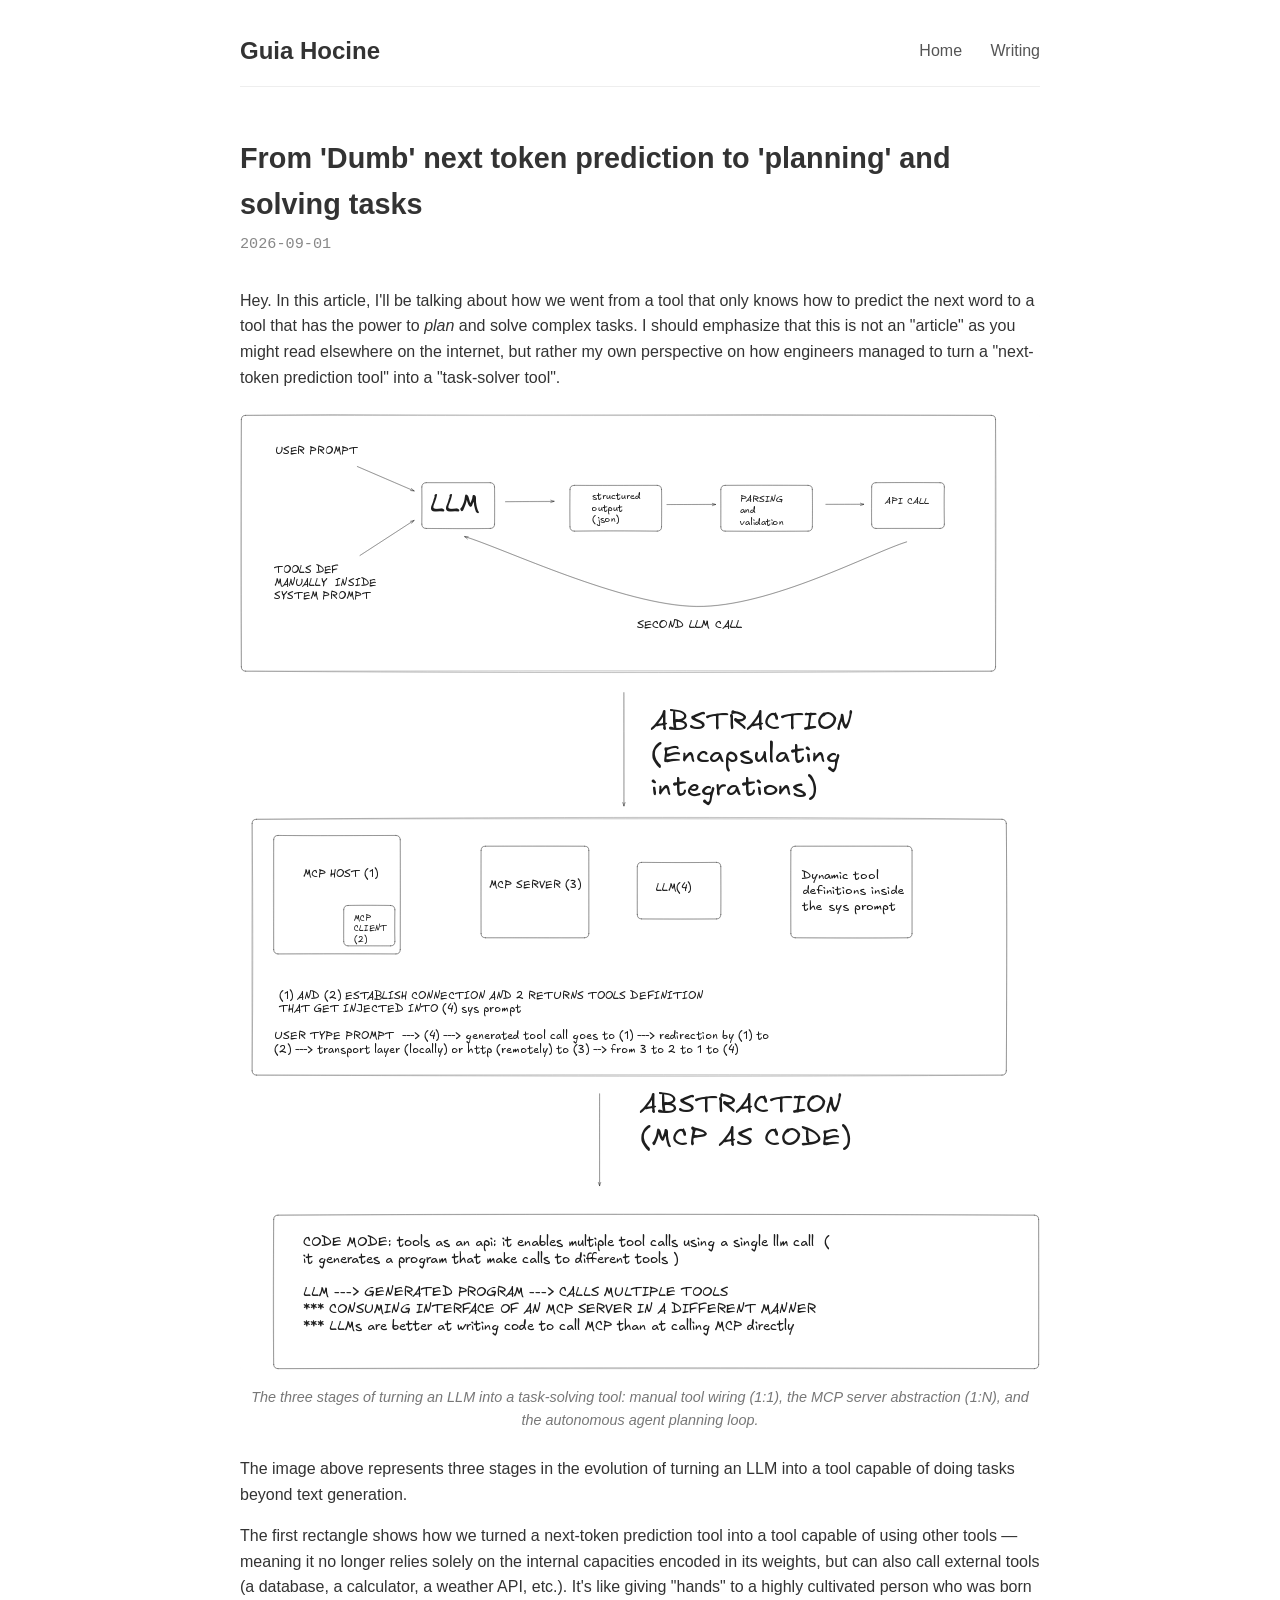
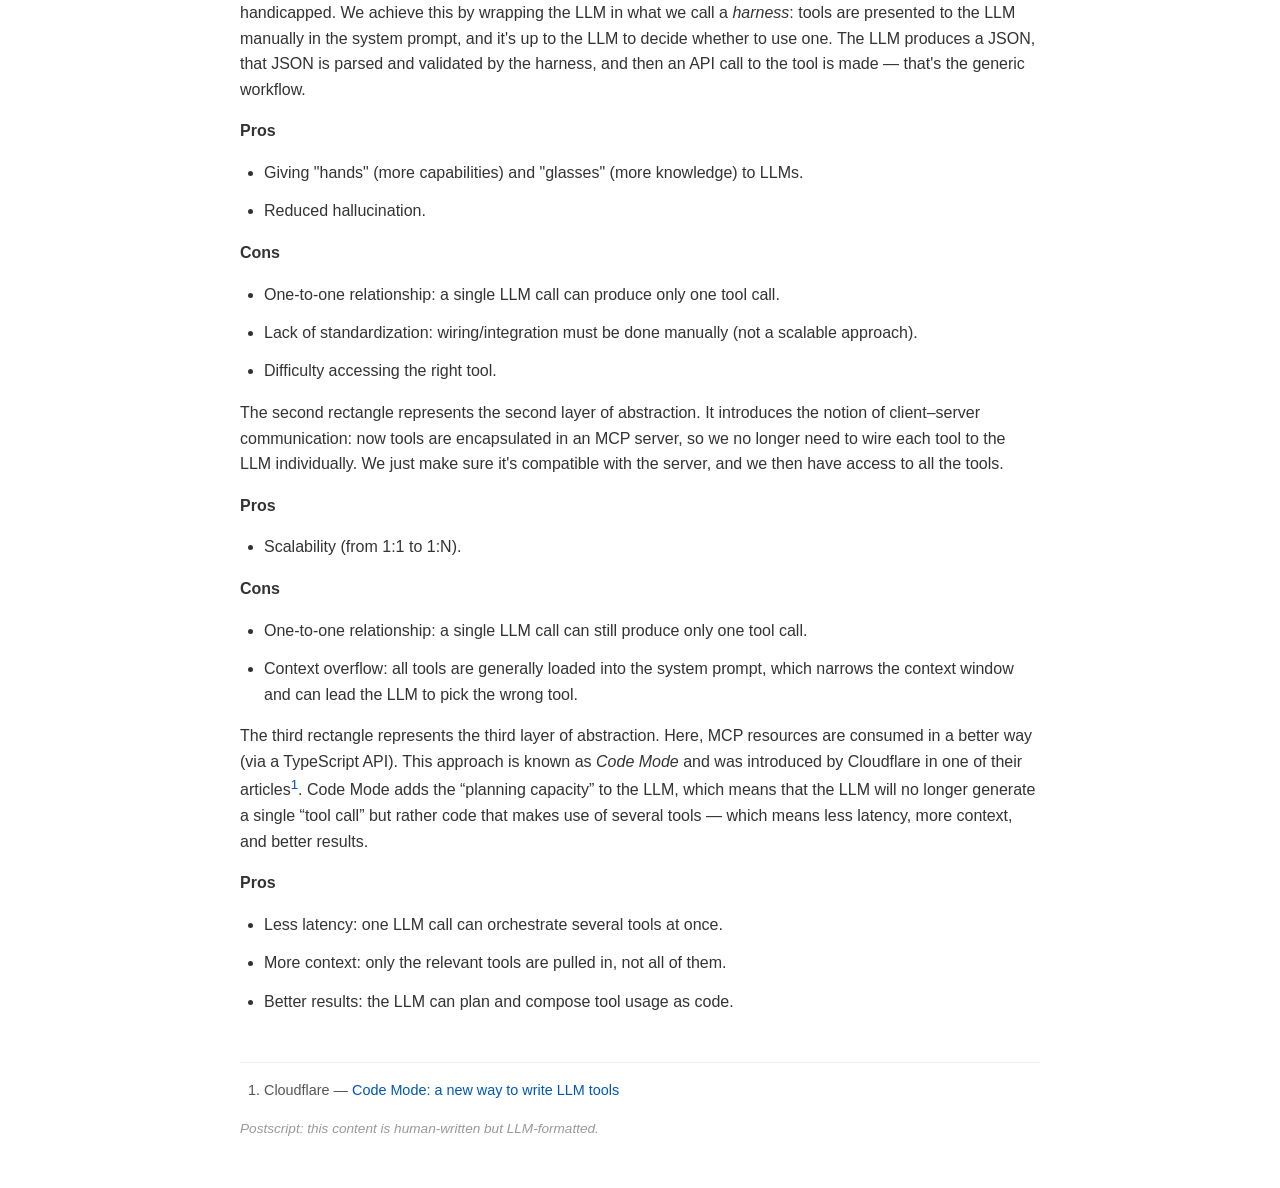
==== posts/llm_to_agent.html @ 0d2af126 "first_article" ====
<!DOCTYPE html>
<!--
    ==========================================================================
    POST TEMPLATE
    ==========================================================================
    How to use:
      1. Copy this file to posts/<your-slug>.html  (e.g. posts/my-post.html)
      2. Update <title>, the .post-title, .post-date, and the content below
      3. Add an entry in posts.js pointing to your new file
      4. Open it in the browser / push — it's live and listed on writing.html

    Supported content elements (styled in style.css under "Article"):
      - <h3> section headings
      - <p> paragraphs
      - <pre><code> ... </code></pre>  code blocks
      - <code> inline code
      - <blockquote> quotes
      - <figure><img> ... <figcaption> ... </figcaption></figure>
      - <ul>/<ol> lists
      - footnotes via <sup> and the .footnotes section
    ==========================================================================
-->
<html lang="en">
<head>
    <meta charset="UTF-8">
    <meta name="viewport" content="width=device-width, initial-scale=1.0">
    <title>Guia Hoc - Post Title</title>
    <link rel="stylesheet" href="../style.css">
</head>

<body>

<header>
    <h1>Guia Hocine</h1>

    <nav>
        <a href="../index.html">Home</a>
        <a href="../writing.html">Writing</a>
    </nav>
</header>

<main>
    <article class="post">
        <h2 class="post-title"> From 'Dumb' next token prediction to 'planning' and solving tasks</h2>
        <p class="post-date">2026-09-01</p>

        <div class="post-content">
            <!-- Write your post below this line -->

            <p>
                Hey. In this article, I'll be talking about how we went from a tool that only knows how
                to predict the next word to a tool that has the power to <em>plan</em> and solve complex
                tasks. I should emphasize that this is not an "article" as you might read elsewhere on
                the internet, but rather my own perspective on how engineers managed to turn a
                "next-token prediction tool" into a "task-solver tool".
            </p>





            <figure>
                <img src="../images/llm_abstractions.svg" alt="Three stages in the evolution from a next-token predictor to a task-solving agent" style="max-width:100%;height:auto;border-radius:4px;background:#fafafa;">
                <figcaption>
                    The three stages of turning an LLM into a task-solving tool: manual tool wiring
                    (1:1), the MCP server abstraction (1:N), and the autonomous agent planning loop.
                </figcaption>
            </figure>

            <p>
                The image above represents three stages in the evolution of turning an LLM into a tool
                capable of doing tasks beyond text generation.
            </p>

            <p>
                The first rectangle shows how we turned a next-token prediction tool into a tool
                capable of using other tools &mdash; meaning it no longer relies solely on the internal
                capacities encoded in its weights, but can also call external tools (a database, a
                calculator, a weather API, etc.). It's like giving "hands" to a highly cultivated
                person who was born handicapped. We achieve this by wrapping the LLM in what we call a
                <em>harness</em>: tools are presented to the LLM manually in the system prompt, and it's
                up to the LLM to decide whether to use one. The LLM produces a JSON, that JSON is
                parsed and validated by the harness, and then an API call to the tool is made &mdash;
                that's the generic workflow.
            </p>

            <p><strong>Pros</strong></p>
            <ul>
                <li>Giving "hands" (more capabilities) and "glasses" (more knowledge) to LLMs.</li>
                <li>Reduced hallucination.</li>
            </ul>

            <p><strong>Cons</strong></p>
            <ul>
                <li>One-to-one relationship: a single LLM call can produce only one tool call.</li>
                <li>Lack of standardization: wiring/integration must be done manually (not a scalable approach).</li>
                <li>Difficulty accessing the right tool.</li>
            </ul>

            

            <p>
                The second rectangle represents the second layer of abstraction. It introduces the
                notion of client&ndash;server communication: now tools are encapsulated in an MCP
                server, so we no longer need to wire each tool to the LLM individually. We just make
                sure it's compatible with the server, and we then have access to all the tools.
            </p>

            <p><strong>Pros</strong></p>
            <ul>
                <li>Scalability (from 1:1 to 1:N).</li>
            </ul>

            <p><strong>Cons</strong></p>
            <ul>
                <li>One-to-one relationship: a single LLM call can still produce only one tool call.</li>
                <li>Context overflow: all tools are generally loaded into the system prompt, which narrows the context window and can lead the LLM to pick the wrong tool.</li>
            </ul>


            <p>
                The third rectangle represents the third layer of abstraction. Here, MCP resources are
                consumed in a better way (via a TypeScript API). This approach is known as
                <em>Code Mode</em> and was introduced by Cloudflare in one of their
                articles<sup><a href="#fn1">1</a></sup>. Code Mode adds the “planning capacity” to the
                LLM, which means that the LLM will no longer generate a single “tool call” but rather
                code that makes use of several tools &mdash; which means less latency, more context, and
                better results.
            </p>

            <p><strong>Pros</strong></p>
            <ul>
                <li>Less latency: one LLM call can orchestrate several tools at once.</li>
                <li>More context: only the relevant tools are pulled in, not all of them.</li>
                <li>Better results: the LLM can plan and compose tool usage as code.</li>
            </ul>

            <!-- Footnotes & resources -->
            <section class="footnotes">
                <hr>
                <ol>
                    <li id="fn1">
                        Cloudflare &mdash;
                        <a href="https://blog.cloudflare.com/code-mode/" target="_blank" rel="noopener">Code Mode: a new way to write LLM tools</a>
                    </li>
                </ol>
                <p style="font-style:italic;font-size:0.85rem;color:#999;">
                    Postscript: this content is human-written but LLM-formatted.
                </p>
            </section>

        </div>
    </article>
</main>

</body>
</html>
---- style.css ----
body {
    font-family: -apple-system, BlinkMacSystemFont, "Segoe UI", Roboto, Helvetica, Arial, sans-serif;
    line-height: 1.6;
    color: #333;
    max-width: 800px;
    margin: 0 auto;
    padding: 2rem;
}

header {
    display: flex;
    justify-content: space-between;
    align-items: center;
    margin-bottom: 3rem;
    border-bottom: 1px solid #eee;
    padding-bottom: 1rem;
}

header h1 {
    margin: 0;
    font-size: 1.5rem;
    font-weight: 600;
}

nav a {
    margin-left: 1.5rem;
    text-decoration: none;
    color: #555;
    font-weight: 500;
}

nav a:hover {
    color: #0056b3;
    text-decoration: underline;
}

h2 {
    font-size: 1.3rem;
    margin-top: 2.5rem;
    margin-bottom: 1rem;
}

a {
    color: #0056b3;
    text-decoration: none;
}

a:hover {
    text-decoration: underline;
}

.links {
    margin: 1.5rem 0;
    font-family: monospace;
    font-size: 1.1rem;
}

ul {
    padding-left: 1.5rem;
}

li {
    margin-bottom: 0.8rem;
}

/* Writing list — entries with date, title, and bracketed reference links */
.writing-list {
    list-style: none;
    padding-left: 0;
}

.writing-list li {
    margin-bottom: 1rem;
    line-height: 1.8;
}

.writing-list .date {
    display: inline-block;
    width: 7rem;
    font-family: monospace;
    color: #888;
    margin-right: 0.5rem;
}

@media (max-width: 600px) {
    header {
        flex-direction: column;
        align-items: flex-start;
    }

    nav {
        margin-top: 1rem;
    }

    nav a {
        margin-left: 0;
        margin-right: 1.5rem;
    }
}

/* ==========================================================================
   Article / single post
   ========================================================================== */
.post-title {
    font-size: 1.8rem;
    margin-bottom: 0.25rem;
}

.post-date {
    color: #888;
    font-family: monospace;
    font-size: 0.95rem;
    margin-top: 0;
    margin-bottom: 2rem;
}

.post-content h3 {
    font-size: 1.25rem;
    margin-top: 2rem;
    margin-bottom: 0.75rem;
}

.post-content p {
    margin-bottom: 1rem;
}

.post-content ul,
.post-content ol {
    margin-bottom: 1rem;
}

/* Code blocks */
.post-content pre {
    background: #f5f5f5;
    border: 1px solid #eee;
    border-radius: 4px;
    padding: 1rem;
    overflow-x: auto;
    line-height: 1.5;
    font-size: 0.9rem;
}

.post-content pre code {
    background: none;
    padding: 0;
    font-size: inherit;
}

/* Inline code */
.post-content code {
    background: #f5f5f5;
    padding: 0.15rem 0.35rem;
    border-radius: 3px;
    font-family: monospace;
    font-size: 0.9em;
}

/* Blockquotes */
.post-content blockquote {
    border-left: 4px solid #ddd;
    margin: 1rem 0;
    padding: 0.5rem 1rem;
    color: #555;
    background: #fafafa;
}

/* Figures (images + captions) */
.post-content figure {
    margin: 1.5rem 0;
    text-align: center;
}

.post-content img {
    max-width: 100%;
    height: auto;
    border-radius: 4px;
}

.post-content figcaption {
    margin-top: 0.5rem;
    font-size: 0.9rem;
    color: #777;
    font-style: italic;
}

/* Footnotes */
.post-content .footnotes {
    margin-top: 3rem;
    font-size: 0.9rem;
    color: #555;
}

.post-content .footnotes hr {
    border: none;
    border-top: 1px solid #eee;
    margin-bottom: 1rem;
}

.post-content .footnotes ol {
    padding-left: 1.5rem;
}

/* Helper */
.muted {
    color: #888;
}
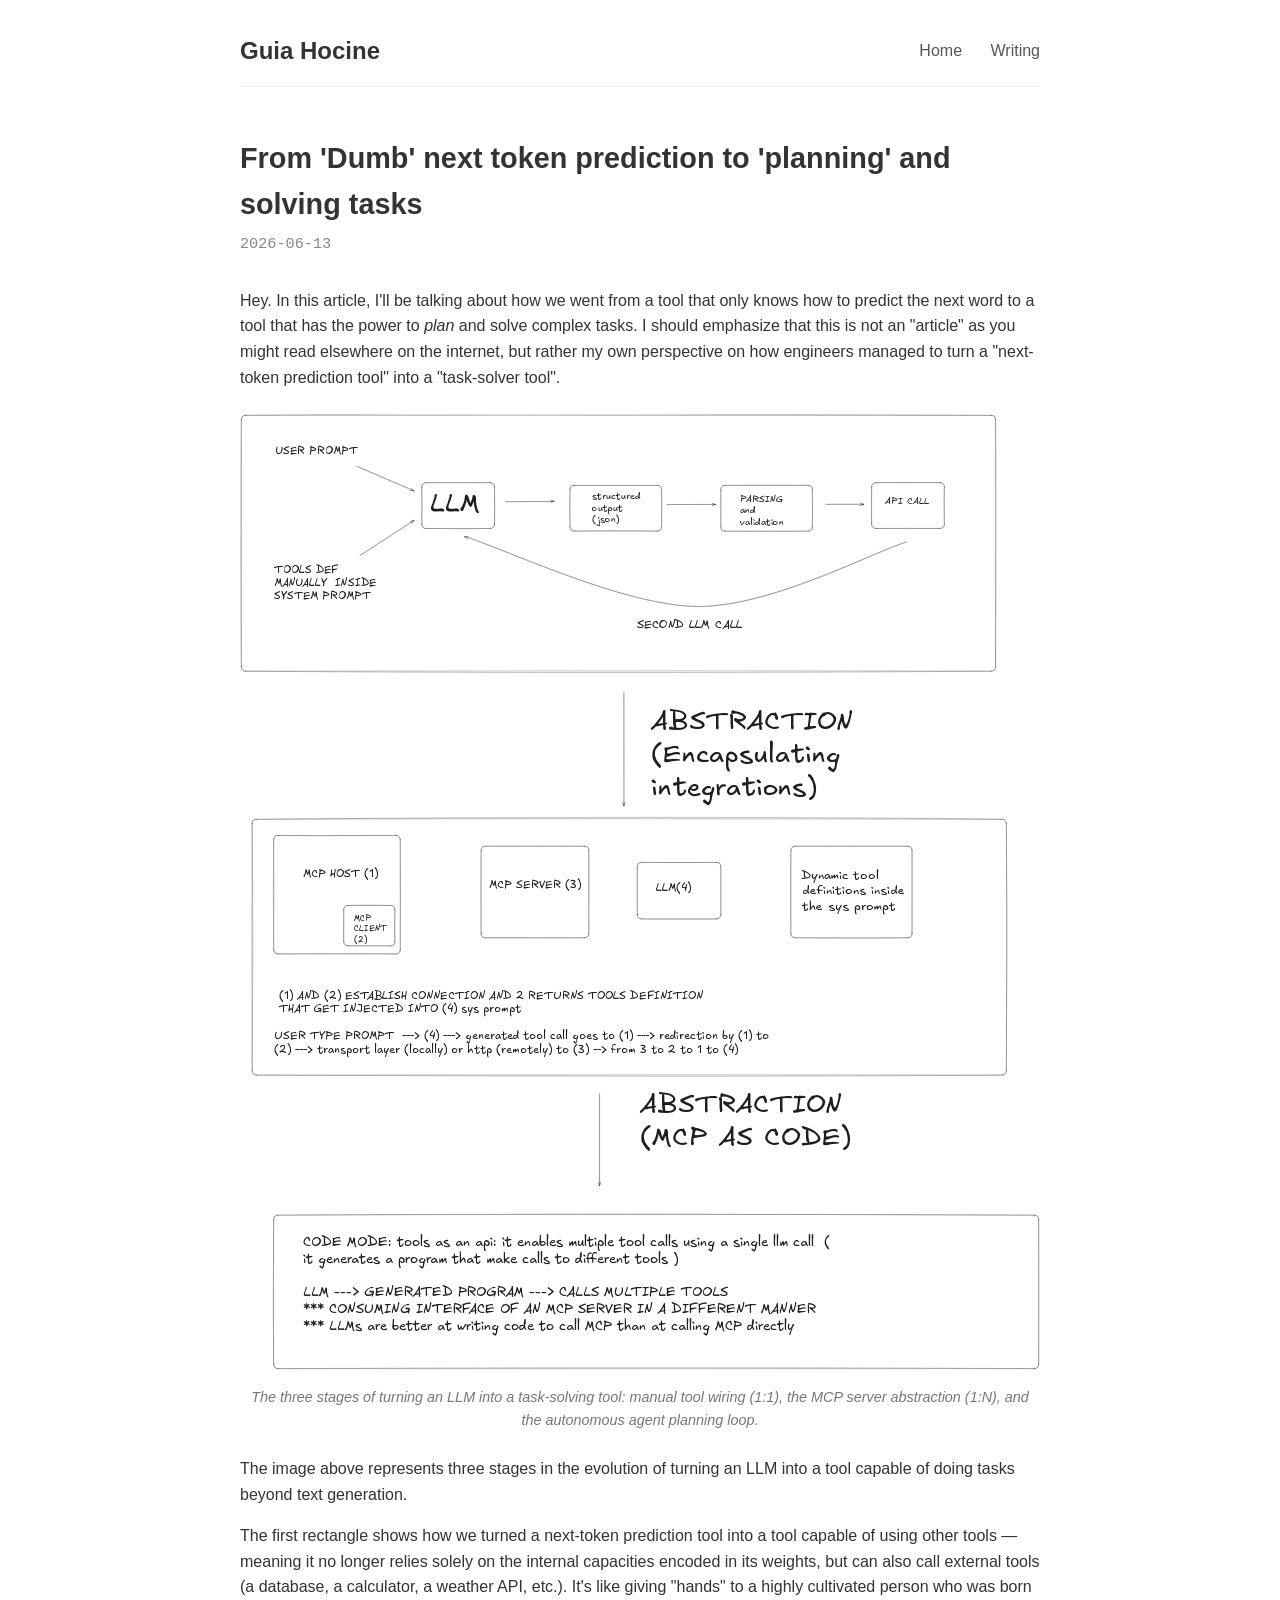
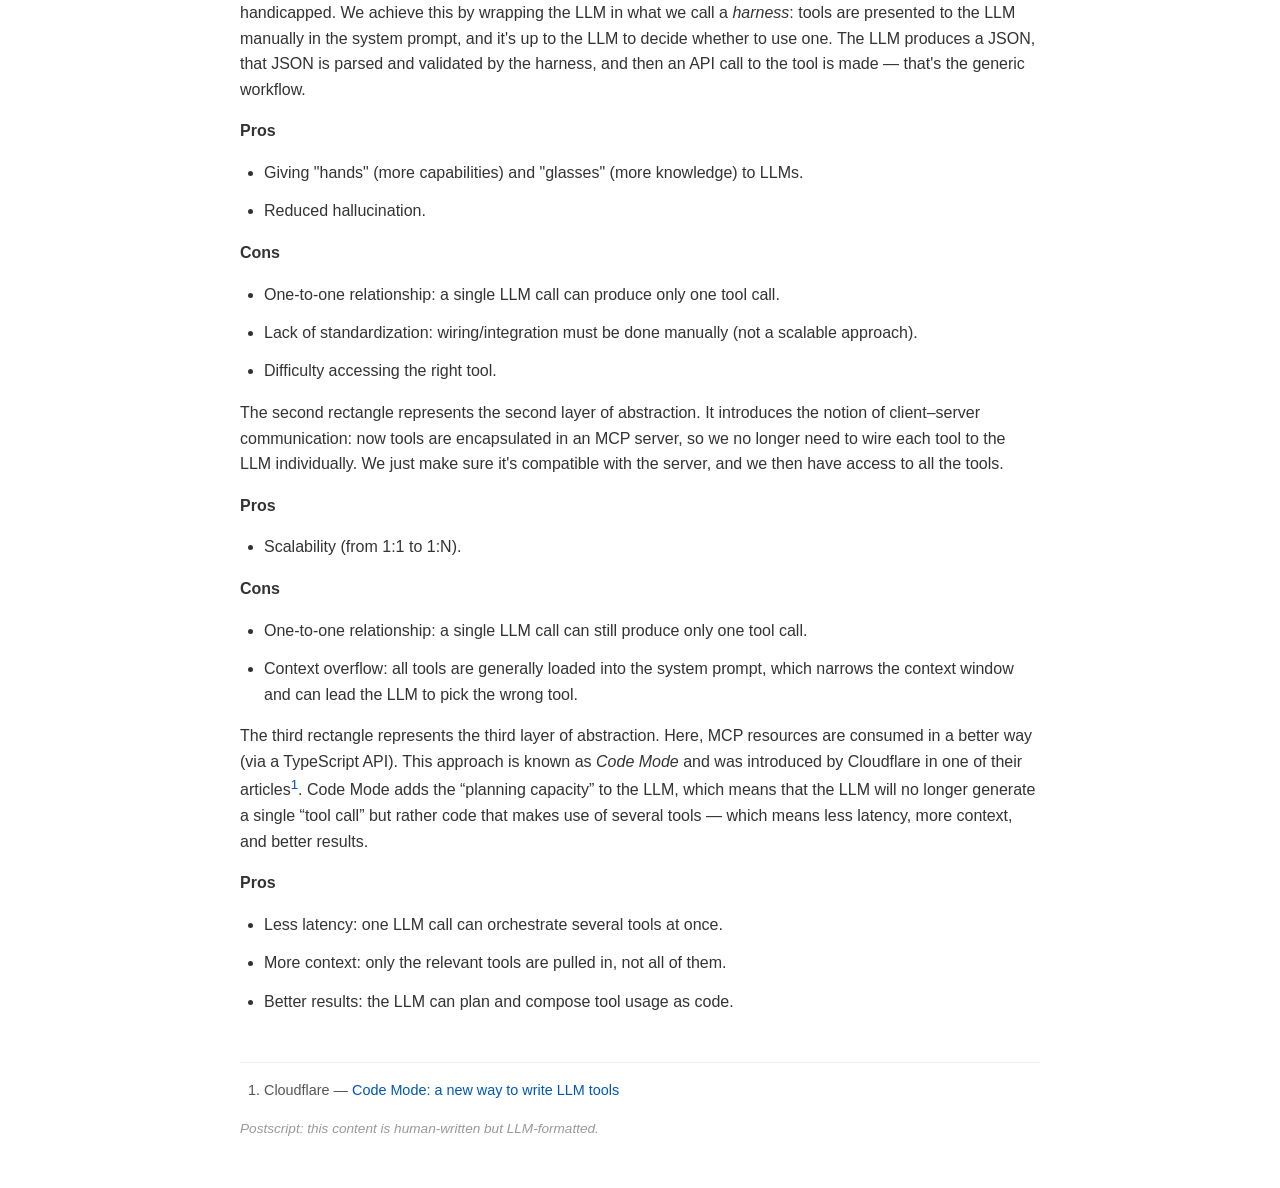
==== commit cf29f5b4: "upd_date" ====
--- a/posts/llm_to_agent.html
+++ b/posts/llm_to_agent.html
@@ -42,7 +42,7 @@
 <main>
     <article class="post">
         <h2 class="post-title"> From 'Dumb' next token prediction to 'planning' and solving tasks</h2>
-        <p class="post-date">2026-09-01</p>
+        <p class="post-date">2026-06-13</p>
 
         <div class="post-content">
             <!-- Write your post below this line -->
